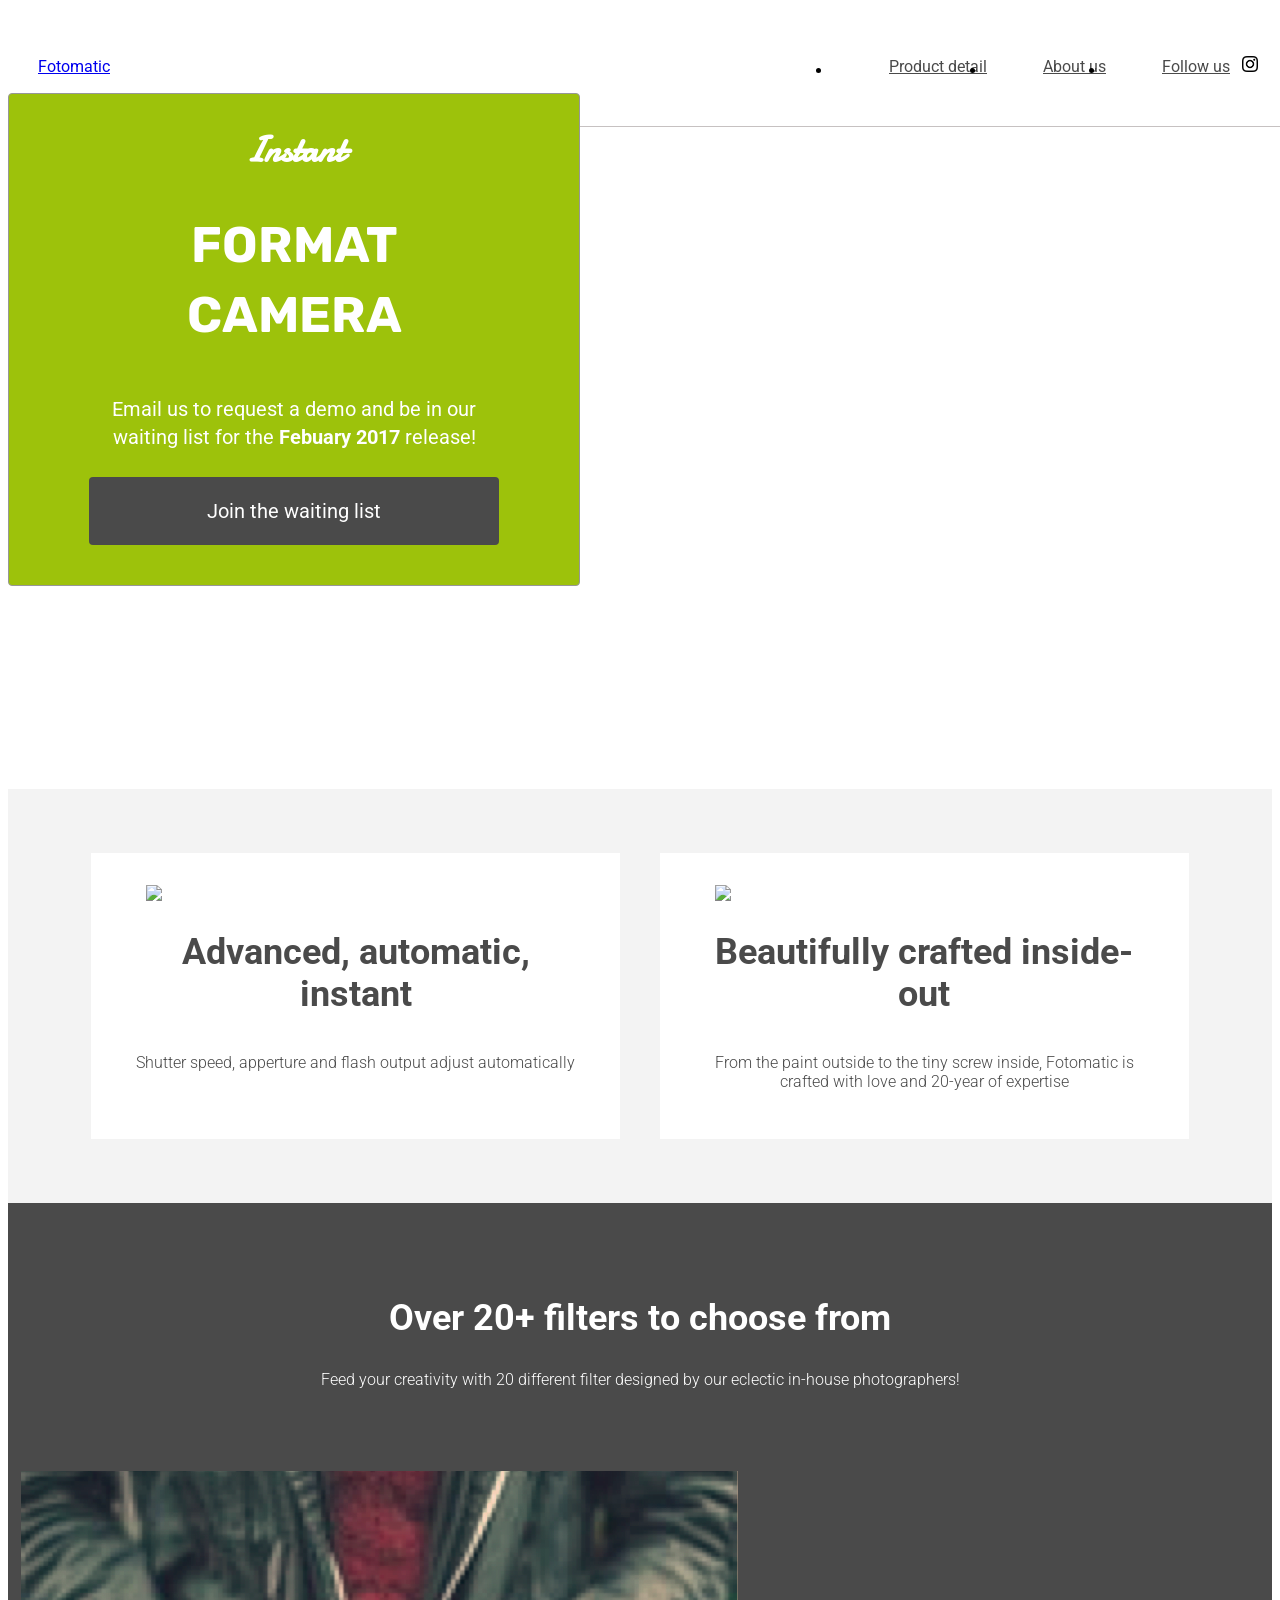
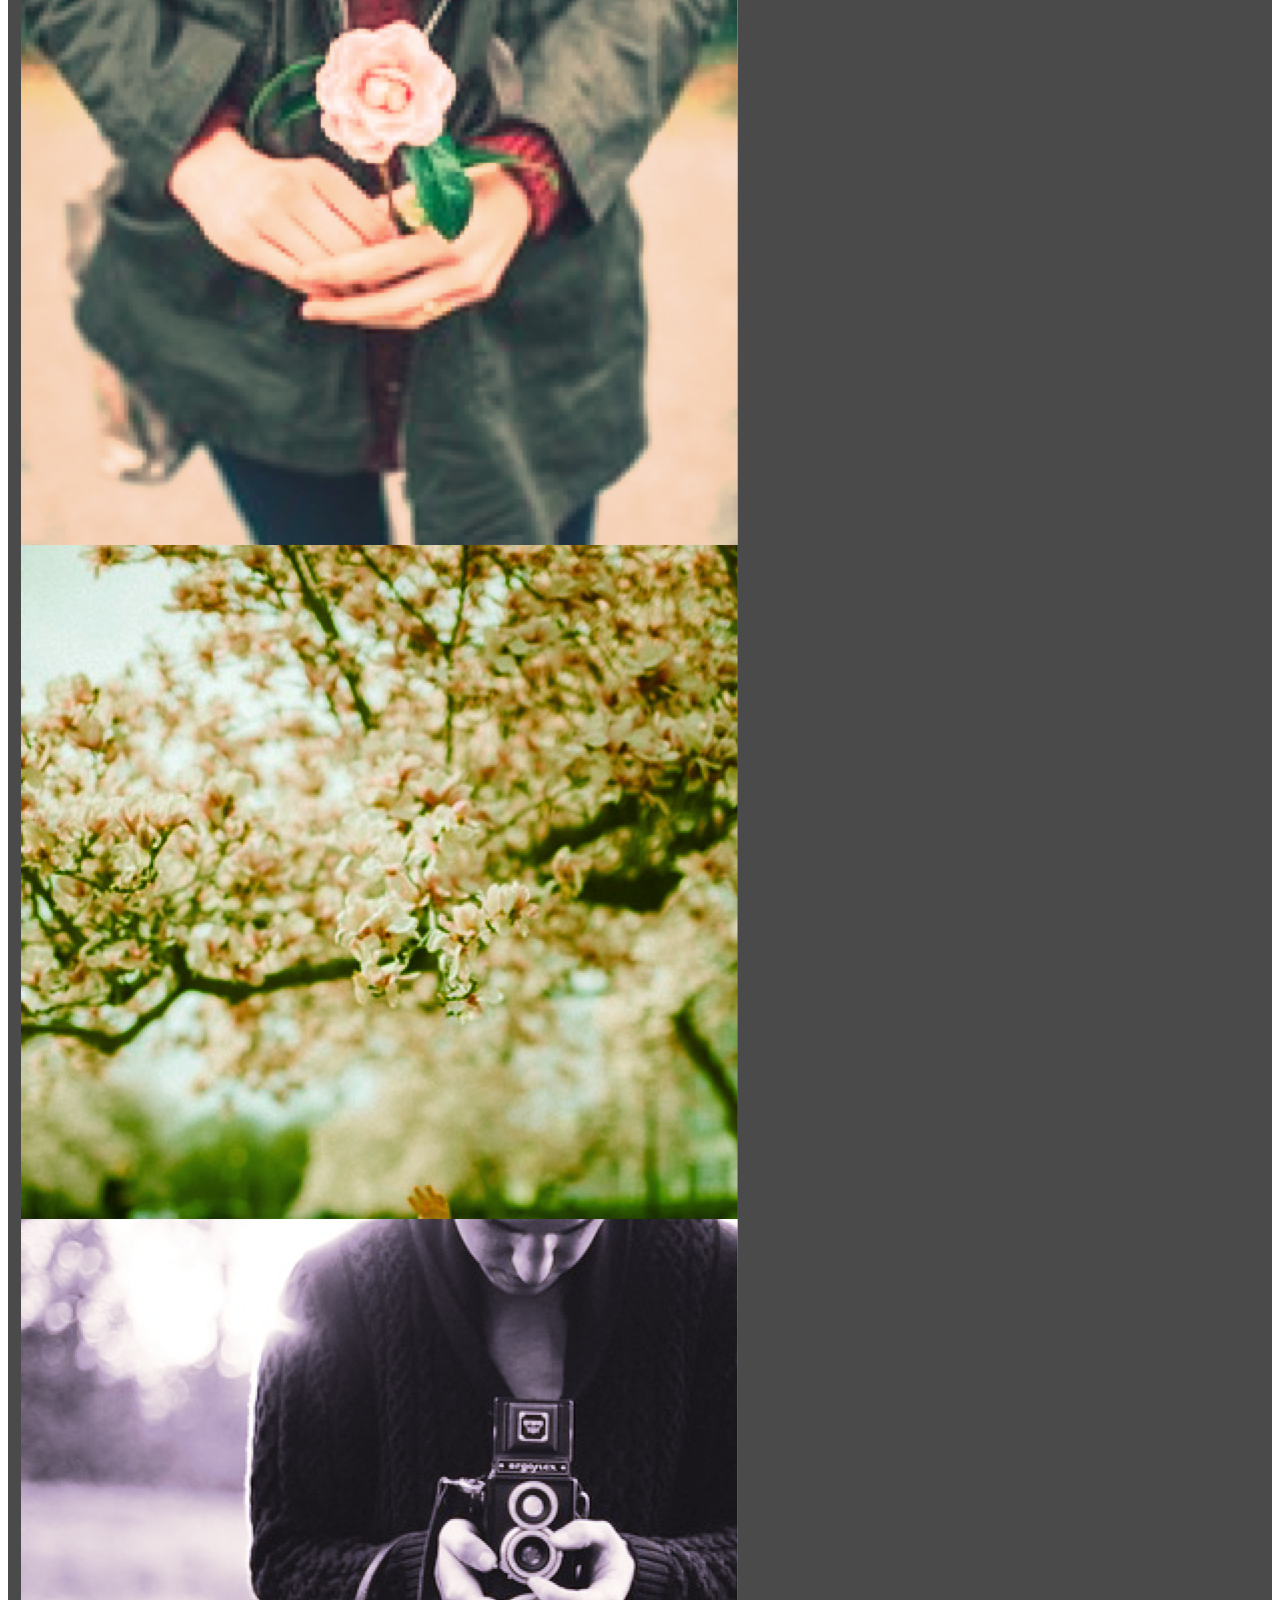
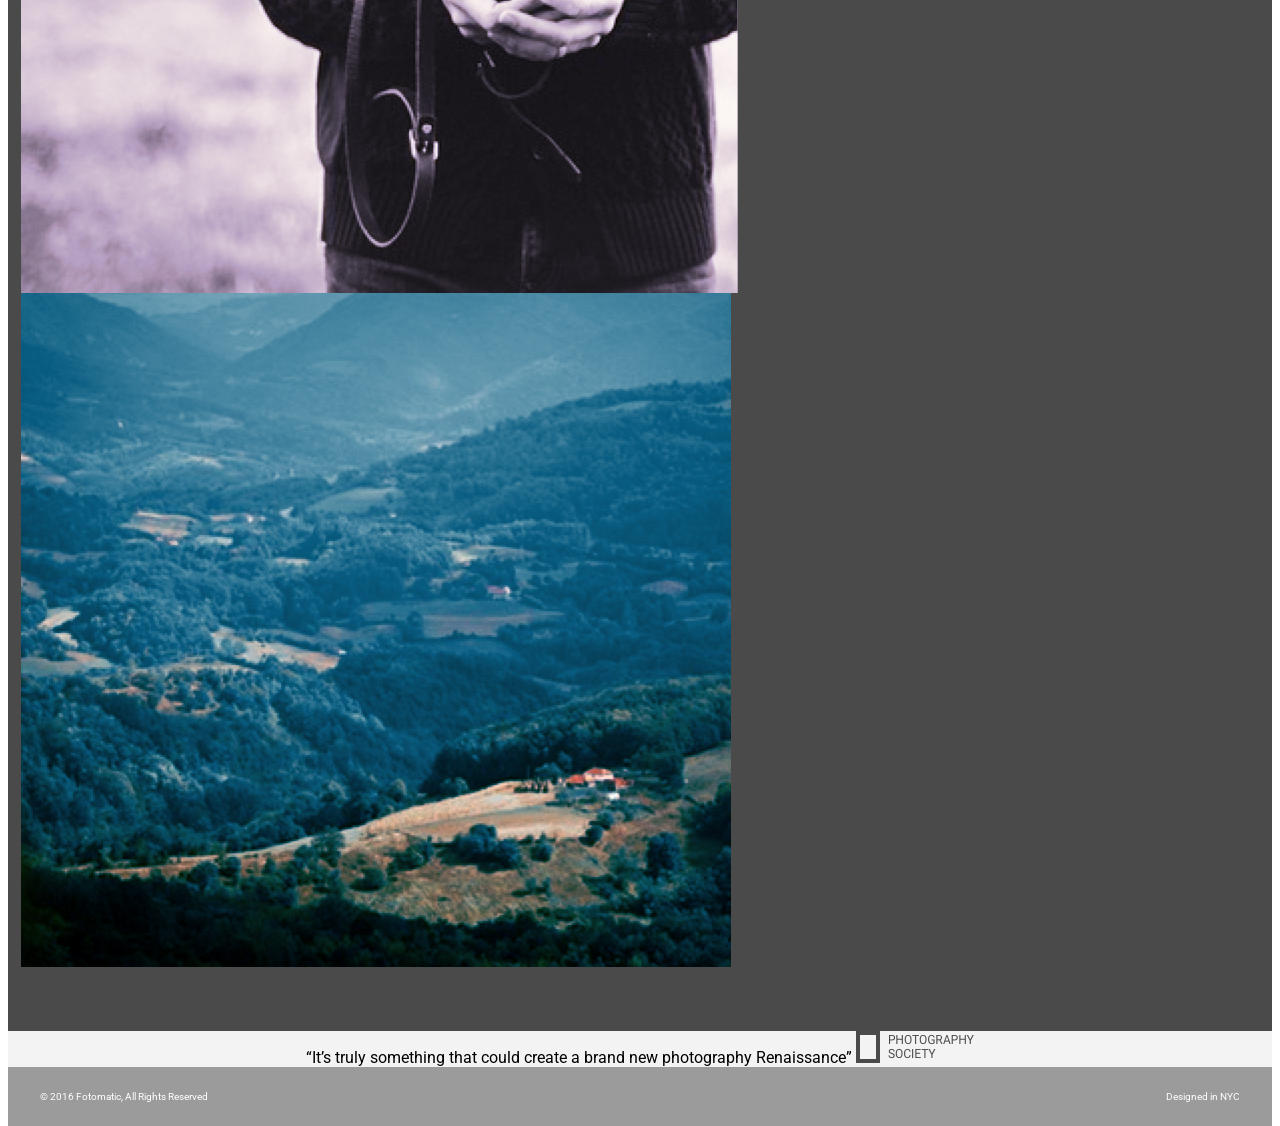
==== Fotomatic/FotomaticFixed.html @ f39994fe "1" ====
<!DOCTYPE html>
<html>
<head>
  <link href="https://fonts.googleapis.com/css?family=Damion" rel="stylesheet">
  <link href="https://fonts.googleapis.com/css?family=Rubik" rel="stylesheet">
  <link href="https://fonts.googleapis.com/css?family=Roboto:300,400,600,700" rel="stylesheet">
  <link href="https://fonts.googleapis.com/css2?family=Roboto&display=swap" rel="stylesheet">
  <link href="https://fonts.googleapis.com/css2?family=Roboto+Mono&display=swap" rel="stylesheet">
 


  <link rel="stylesheet" href="./resources/css/style.css">
  <meta charset="UTF-8">
</head>
<body>

  <style>
    @media (max-width: 500px) {
  body {
    background-color: green;
  }
}
  </style>

  <!-- Header -->
  <header>
    <div class="content">
      <a href="index.html" class="logo">Fotomatic</a>
      <nav class="desktop">
        <ul>
          <li><a href="#">Product detail</a></li>
          <li><a href="#">About us</a></li>
          <li><a href="https://www.instagram.com/">Follow us<img class="icon" src="./resources/images/instagram.png"></a></li>
        </ul>
      </nav>
      <nav class="mobile">
        <ul>
          <li><a href="#"><img src="./resources/images/ic-logo.svg"></a></li>
          <li><a href="#"><img src="./resources/images/ic-product-detail.svg"></a></li>
          <li><a href="#"><img src="./resources/images/ic-about-us.svg"></a></li>
          <li><a href="#" class="button">Join us</a></li>
        </ul>
      </nav>
    </div>
  </header>

  <!-- Main Content -->
  <div class="main-content">

    <!-- Sign Up Section -->
    
    <div class="bg-image">
      <div id="sign-up-section" class="banner">
        <div id="sign-up-cta">
          <div class="content center">
            <div class="header">
              <h2 class="cursive">Instant</h2>
              <h1 class="striking">FORMAT CAMERA</h1>
            </div>
            <div class="email">
              <span>
                Email us to request a demo and be in our waiting list for the <strong>Febuary 2017</strong> release!
              </span>
              <div class="button">Join the waiting list</div>
            </div>
          </div>
        </div>
      </div>
    </div>
 





    <!-- Features Section -->
    <div id="features-section">
      <div class="feature">
        <div class="center">
          <div class="image-container">
            <img src="../F1C1_start/resources/images/feature-1.png" />
          </div>
          <div class="content">
            <h2>Advanced, automatic, instant</h2>
            <h3>Shutter speed, apperture and flash output adjust automatically</h3>
          </div>
        </div>
      </div>
      <div class="feature">
        <div class="center">
          <div class="image-container">
            <img src="../F1C1_start/resources/images/feature-2.png" />
          </div>
          <div class="content">
            <h2>Beautifully crafted inside-out</h2>
            <h3>From the paint outside to the tiny screw inside, Fotomatic is crafted with love and 20-year of expertise</h3>
          </div>
        </div>
      </div>
    </div>

    <!-- Filters Section -->
    <div id="filters-section">
      <div class="content center">
        <h2>Over 20+ filters to choose from</h2>
        <h3>Feed your creativity with 20 different filter designed by our eclectic in-house photographers!</h3>
      </div>
      <div class="images-container">
        <div class="image-container">
          <img src="./resources/images/filter-1.png" />
        </div>
        <div class="image-container">
          <img src="./resources/images/filter-2.png" />
        </div>
        <div class="image-container">
          <img src="./resources/images/filter-3.png" />
        </div>
        <div class="image-container extra">
          <img src="./resources/images/filter-4.png" />
        </div>
      </div>
    </div>

    <!-- Quotes Section -->
    <div id="quotes-section">
      <div class="content center">
        <span class="quote">“It’s truly something that could create a brand new photography Renaissance”</span>
        <img class="quote-citation" src="./resources/images/photography-logo.png" />
      </div>
    </div>

    <!-- Footer -->
    <footer>
      <div class="content">
        <span class="copyright">© 2016  Fotomatic, All Rights Reserved</span>
        <span class="location">Designed in NYC</span>
      </div>
    </footer>

  </div>
</body>
</html>
---- Fotomatic/resources/css/style.css ----
/* Universal Styles */

html {
  font-family: "Roboto", sans-serif;
  font-size: 16px;
}

.main-content {
  position: relative;
  top: 5.3125rem; /* To offset for fixed header. */
}

.center {
  text-align: center;
}

.button {
  border-radius: 4px;
  background-color: #4a4a4a;
  color: white;
}

.image-container {
  overflow: hidden;
}

.image-container img {
  display: block;
}

@media only screen and (max-width: 760px) {
  .main-content {
    top: 2.5625rem;
  }
}

/* Header */

header {
  position: fixed;
  width: 100%;
  border-bottom: solid 1px #c6c1c1;
  background-color: white;
}

header .content {
  display: flex;
  align-items: center;
  padding: 1.875rem;
}

header .logo {
  flex: 1;
}

header nav ul {
  display: flex;
}

nav li {
  padding-left: 3.5rem;
}

nav a {
  vertical-align: bottom;
  line-height: 1.6;
  font-size: 1rem;
  color: #4a4a4a;
}

header .icon {
  width: 1rem;
  padding-left: .75rem;
}

header .mobile {
  display: none;
}

@media only screen and (max-width: 760px) {
  header .desktop {
    display: none;
  }

  header .mobile {
    display: block;
    width: 100%;
  }

  header .content {
    padding: .5rem 0;
  }

  header .mobile ul {
    display: flex;
    justify-content: space-around;
    align-items: center;
    width: 100%;
  }

  header .mobile li {
    padding: 0;
  }

  header .mobile .button {
    padding: .1875rem .5rem;
    background-color: #9dc20b;
    line-height: 1.6;
    color: white;
  }
}

/* Sign Up Section */

#sign-up-section {
  display: flex;
  justify-content: flex-start;
  align-items: flex-start;
  height: 43.5rem;
}

#sign-up-cta {
  padding: 0 5rem 2.5rem 5rem;
  border: solid 1px #979797;
  border-radius: 4px;
  background-color: #9dc20b;
}

#sign-up-cta .content {
  width: 25.625rem;
  margin-top: 2rem;
  font-family: "Roboto", sans-serif;
  font-size: 1.25rem;
  line-height: 1.4;
  color: white;
}

#sign-up-cta h1 {
  font-size: 3.125rem;
}

#sign-up-cta h2 {
  font-size: 2.25rem;
}

#sign-up-cta span strong {
  font-weight: bold;
}

#sign-up-cta .cursive {
  font-family: "Damion", cursive;
}

#sign-up-cta .striking {
  font-family: "Rubik", sans-serif;
  padding-bottom: .75rem;
}

#sign-up-cta .button {
  margin-top: 1.625rem;
  padding: 1.25rem 7.25rem;
}

@media only screen and (max-width: 760px) {
  #sign-up-section {
    align-items: center;
    justify-content: center;
    height: 28rem;
  }

  #sign-up-cta {
    position: static;
    width: auto;
    height: auto;
    background-color: transparent;
    border: none;
  }

  #sign-up-cta .content {
    margin-top: 0;
  }

  #sign-up-cta .email {
    display: none;
  }

  #sign-up-cta h1 {
    font-size: 3.125rem;
  }

  #sign-up-cta h2 {
    font-size: 2.25rem;
  }
}

@media only screen and (max-width: 450px) {
  #sign-up-section {
    height: 20rem;
  }

  #sign-up-cta h1 {
    font-size: 2.25rem;
  }

  #sign-up-cta h2 {
    font-size: 2rem;
  }
}

/* Features Section */

#features-section {
  display: flex;
  justify-content: space-between;
  padding: 4rem 5%;
  background-color: #f3f3f3;
}

.feature {
  flex: 1;
  padding: 2rem;
  margin: 0px 1.25rem;
  background-color: white;
}

.feature .image-container {
  width: 90%;
  height: 65%;
  margin: 0 auto;
}

.feature h2 {
  padding-bottom: .5rem;
  font-size: 2.25rem;
  font-weight: bold;
  color: #4a4a4a;
}

.feature h3 {
  font-size: 1rem;
  line-height: 1.2;
  font-weight: 300;
  color: #4a4a4a;
}

@media only screen and (max-width: 890px) {
  .feature h2 {
    font-size: 1.125rem;
    line-height: 1.3;
    font-weight: normal;
  }

  .feature h3 {
    font-size: .875rem;
    line-height: 1.4;
  }
}

@media only screen and (max-width: 760px) {
  #features-section {
    flex-flow: column;
    padding: 0;
  }

  .feature {
    margin: 0;
    padding: 1.25rem 1rem 0 1rem;
  }
}

/* Filters Section */

#filters-section {
  padding: 4rem 0;
  background-color: #4a4a4a;
}

#filters-section .content {
  padding: 0 .625rem;
  margin-bottom: 5rem;
}

#filters-section .content h2 {
  font-size: 2.25rem;
  font-weight: bold;
  color: white;
}

#filters-section .content h3 {
  font-size: 1rem;
  line-height: 1.4;
  font-weight: 300;
  color: white;
}

#filters-section .images-container {
  max-width: 100%;
  padding: 0 1%;
}

@media only screen and (max-width: 760px) {
  #filters-section {
    padding: 1.5rem 0 0 0;
  }

  #filters-section .content {
    margin-bottom: 1rem;
  }

  #filters-section .content h2 {
    padding-bottom: .625rem;
    font-size: 1.125rem;
    line-height: 1.3;
    font-weight: normal;
  }

  #filters-section .content h3 {
    font-size: .875rem;
    line-height: 1.4;
  }

  #filters-section .images-container {
    padding: 0;
  }

  #filters-section .extra {
    display: none;
  }
}

/* Quotes Section */

#quotes-section {
  background-color: #f3f3f3;
}

#quotes-section content {
  padding: 5rem 0;
}

#quotes-section quote {
  padding-right: 1.875rem;
  font-family: "Palatino", serif;
  font-size: 1.875rem;
  line-height: 1.1;
  font-style: italic;
  color: #4a4a4a;
}

#quotes-section quote-citation {
  height: 1.875rem;
}

@media only screen and (max-width: 760px) {
  #quotes-section content {
    padding: 1.875rem .625rem;
  }

  #quotes-section quote {
    font-size: 1.5rem;
    line-height: 1.4;
  }

  #quotes-section quote-citation {
    display: block;
    padding-top: 1rem;
    margin: auto;
  }
}

/* Footer */

footer {
  background-color: #9b9b9b;
  padding: 1.5rem 2rem;
}

footer .content {
  color: white;
  display: flex;
  font-size: .75rem;
}

footer .copyright {
  flex-grow: 1;
}

@media only screen and (min-width: 760px) {
  footer .content {
    font-size: .625rem;
  }
}
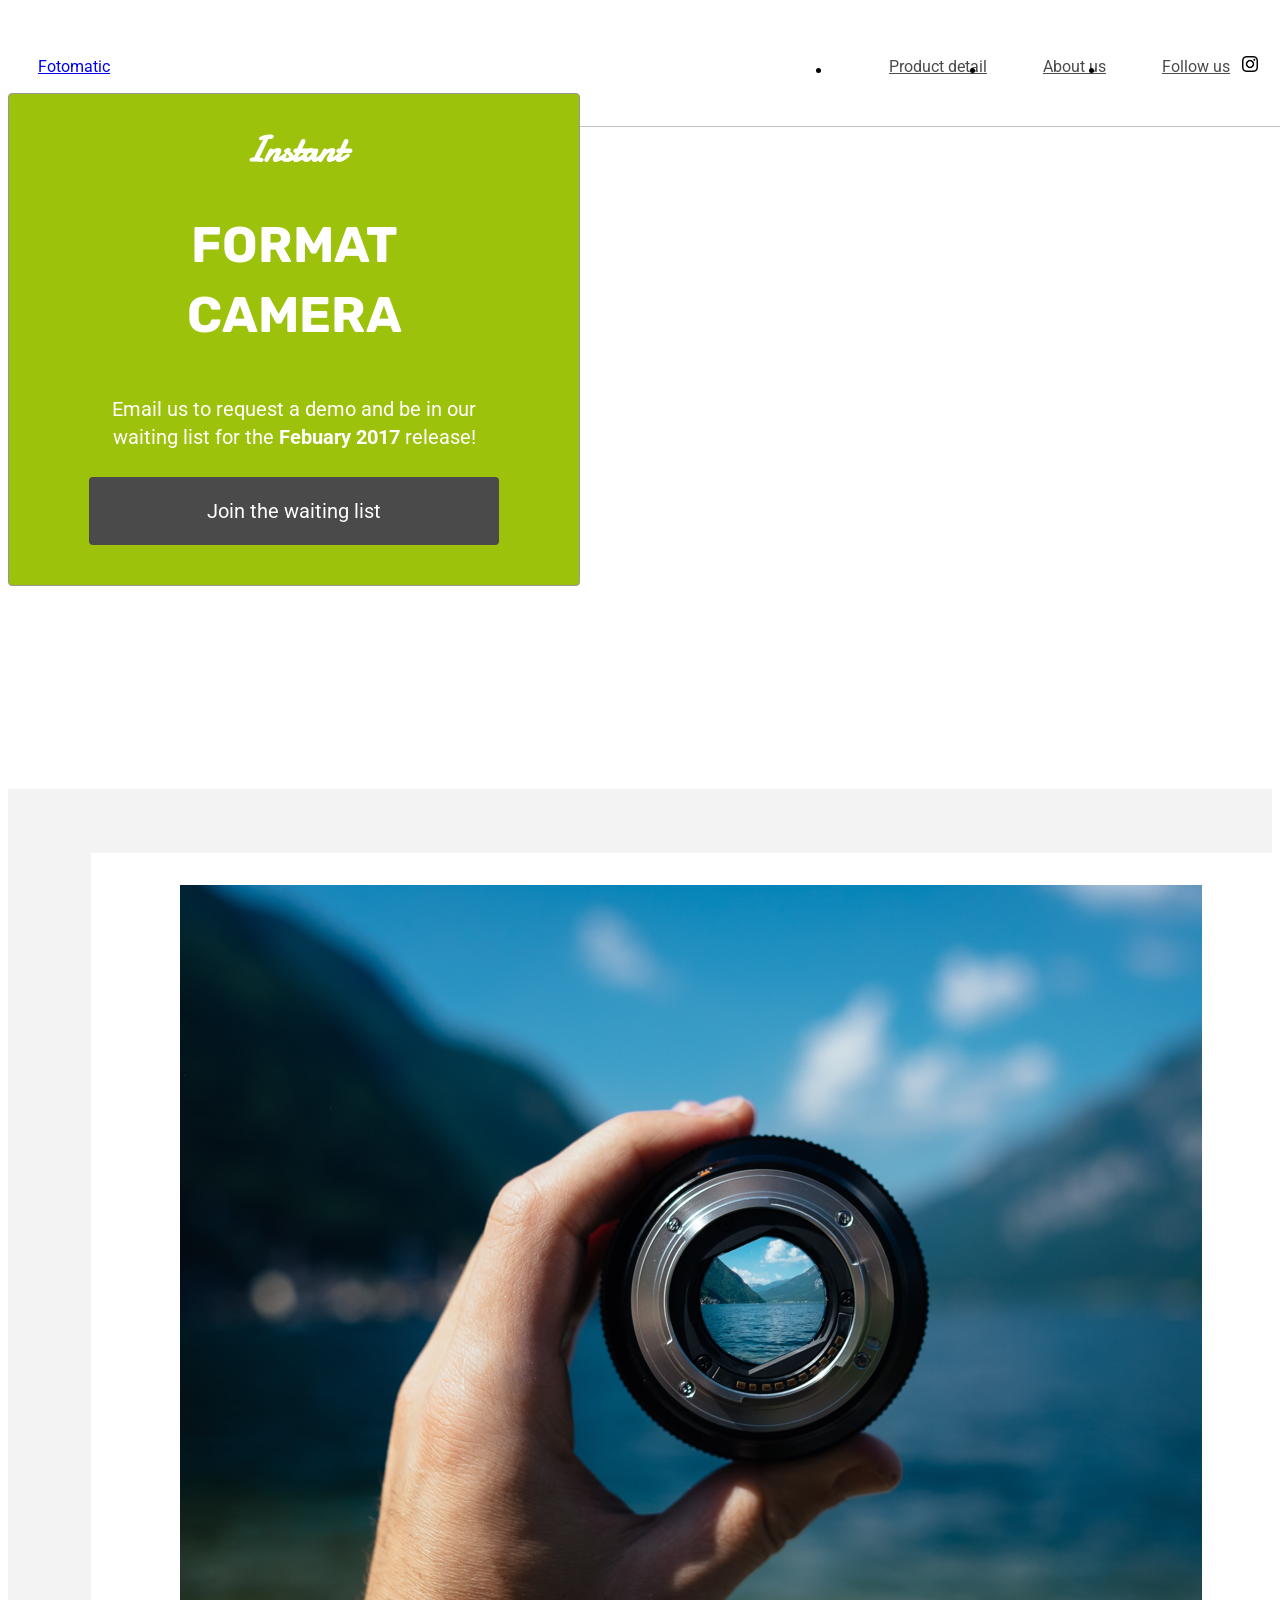
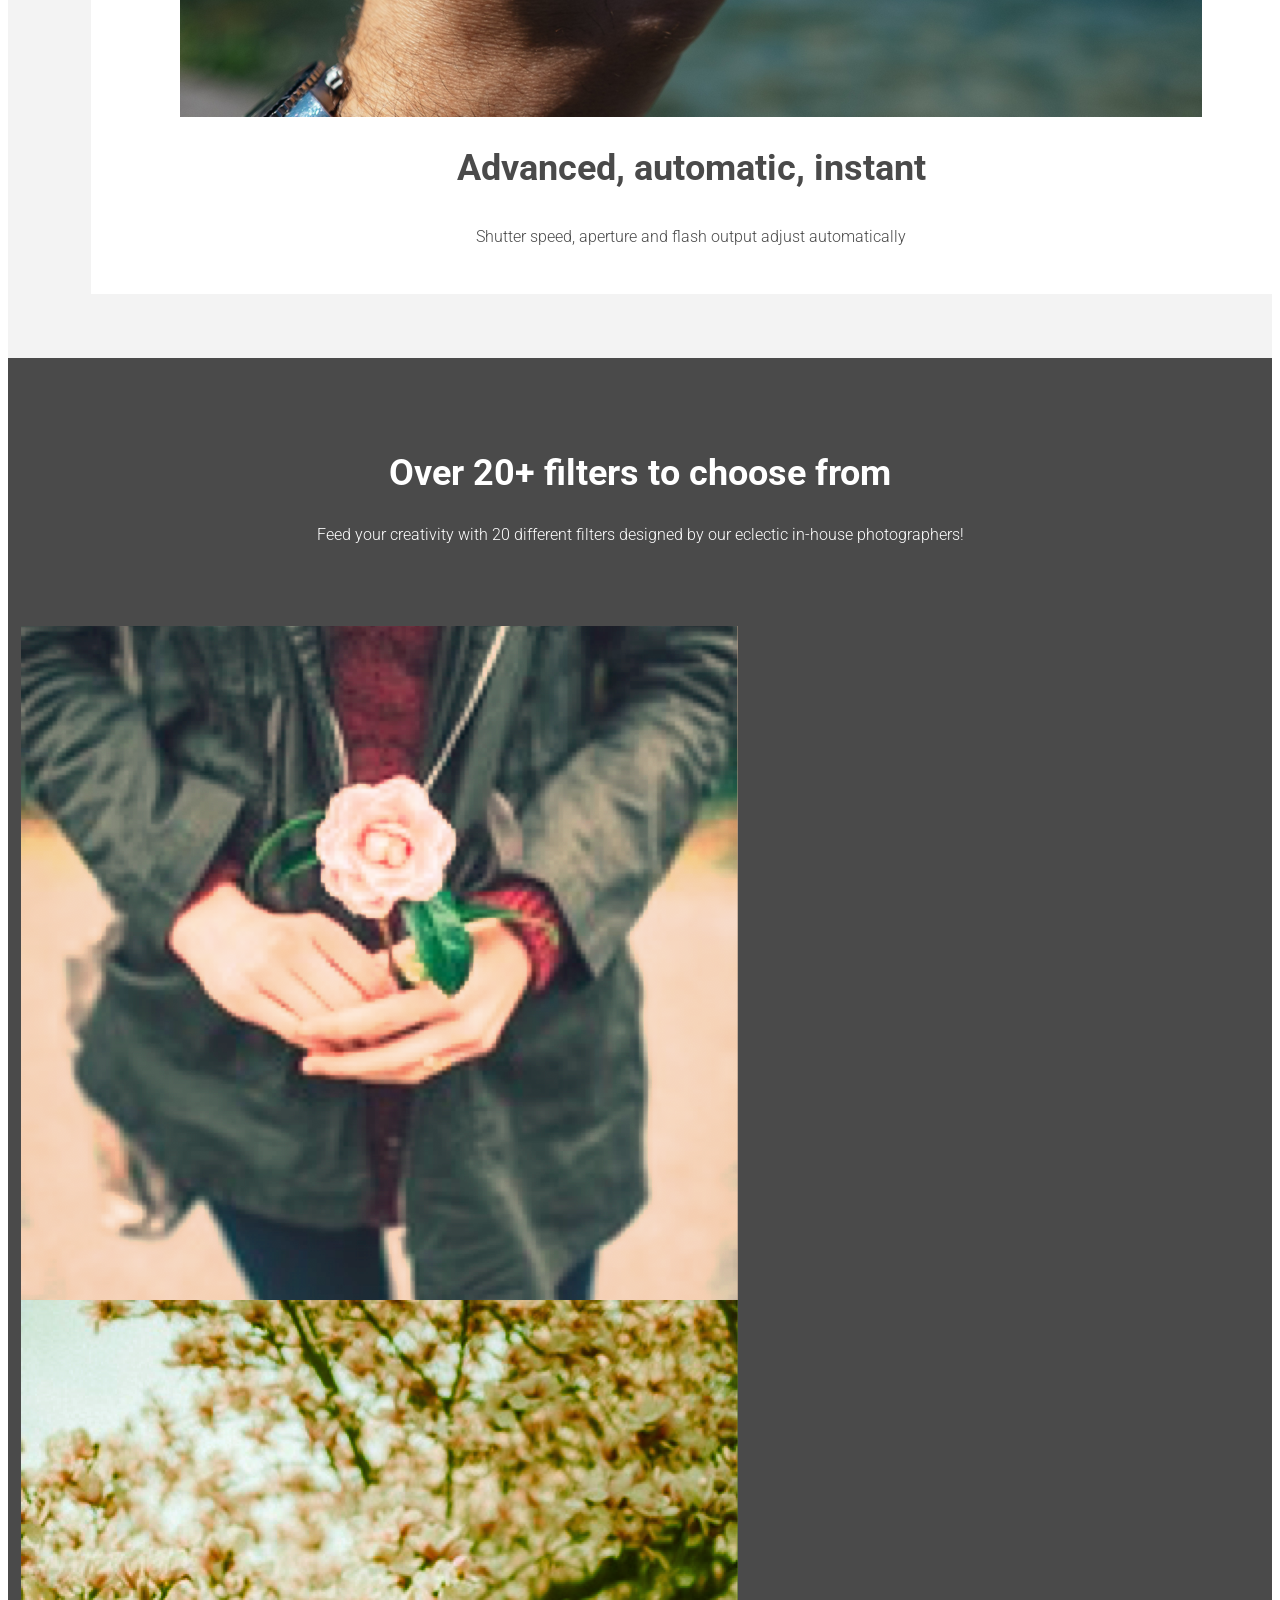
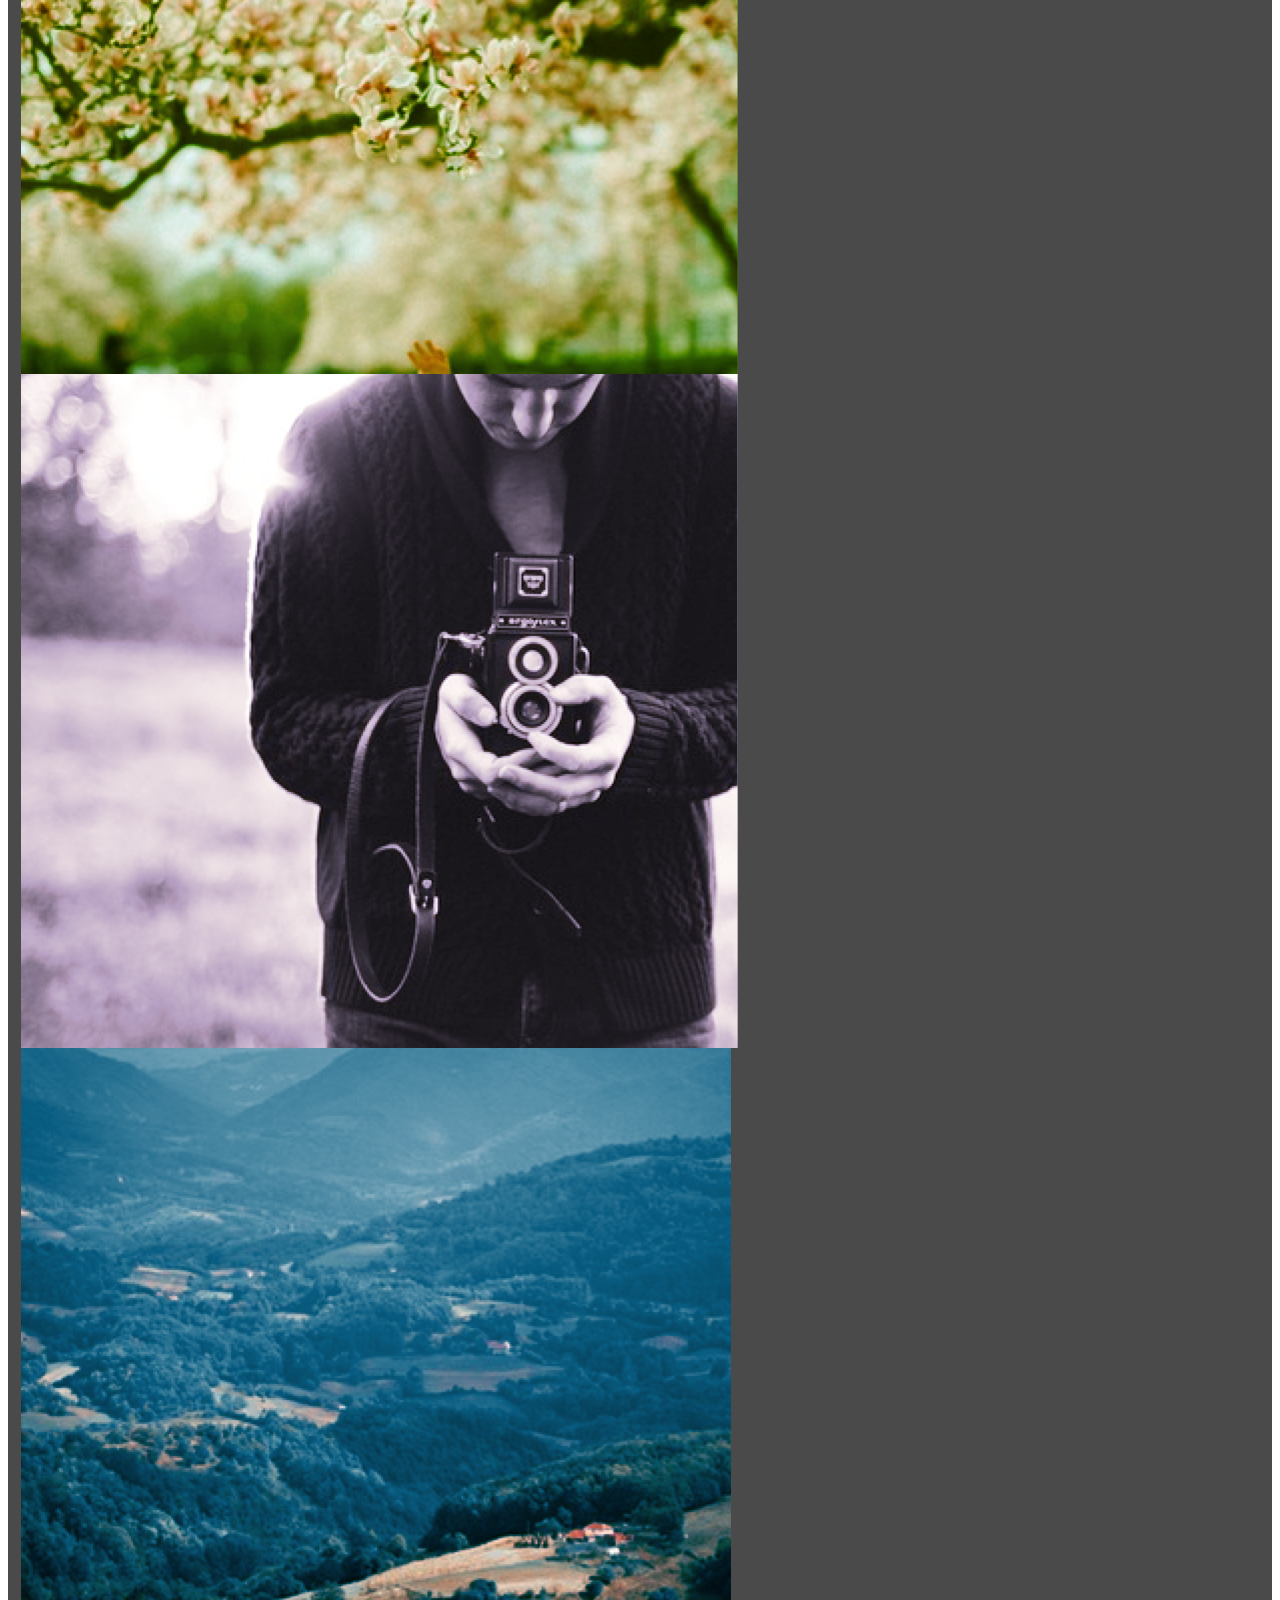
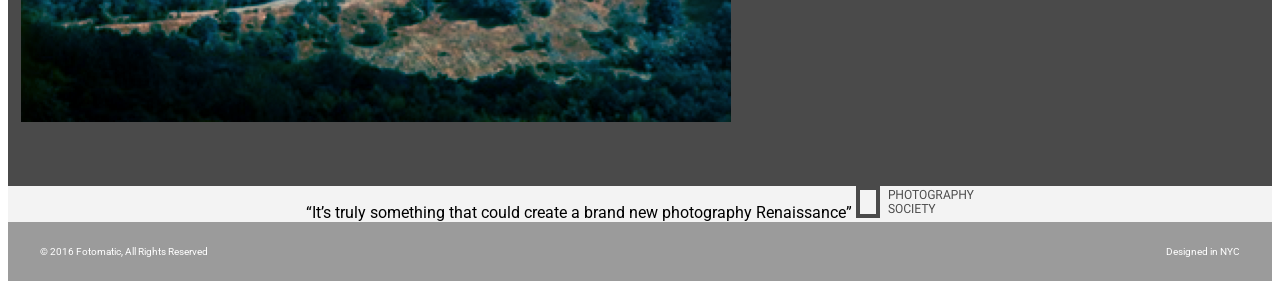
==== commit 568a7ee3: "Update FotomaticFixed.html" ====
--- a/Fotomatic/FotomaticFixed.html
+++ b/Fotomatic/FotomaticFixed.html
@@ -6,9 +6,7 @@
   <link href="https://fonts.googleapis.com/css?family=Roboto:300,400,600,700" rel="stylesheet">
   <link href="https://fonts.googleapis.com/css2?family=Roboto&display=swap" rel="stylesheet">
   <link href="https://fonts.googleapis.com/css2?family=Roboto+Mono&display=swap" rel="stylesheet">
- 
-
-
+  
   <link rel="stylesheet" href="./resources/css/style.css">
   <meta charset="UTF-8">
 </head>
@@ -45,6 +43,7 @@
   </header>
 
   <!-- Main Content -->
+  
   <div class="main-content">
 
     <!-- Sign Up Section -->
@@ -68,28 +67,24 @@
       </div>
     </div>
  
-
-
-
-
-
     <!-- Features Section -->
+    
     <div id="features-section">
       <div class="feature">
         <div class="center">
           <div class="image-container">
-            <img src="../F1C1_start/resources/images/feature-1.png" />
+            <img src="./resources/images/feature-1.png" />
           </div>
           <div class="content">
             <h2>Advanced, automatic, instant</h2>
-            <h3>Shutter speed, apperture and flash output adjust automatically</h3>
+            <h3>Shutter speed, aperture and flash output adjust automatically</h3>
           </div>
         </div>
       </div>
       <div class="feature">
         <div class="center">
           <div class="image-container">
-            <img src="../F1C1_start/resources/images/feature-2.png" />
+            <img src="./resources/images/feature-2.png" />
           </div>
           <div class="content">
             <h2>Beautifully crafted inside-out</h2>
@@ -103,7 +98,7 @@
     <div id="filters-section">
       <div class="content center">
         <h2>Over 20+ filters to choose from</h2>
-        <h3>Feed your creativity with 20 different filter designed by our eclectic in-house photographers!</h3>
+        <h3>Feed your creativity with 20 different filters designed by our eclectic in-house photographers!</h3>
       </div>
       <div class="images-container">
         <div class="image-container">
@@ -122,6 +117,7 @@
     </div>
 
     <!-- Quotes Section -->
+    
     <div id="quotes-section">
       <div class="content center">
         <span class="quote">“It’s truly something that could create a brand new photography Renaissance”</span>
@@ -130,6 +126,7 @@
     </div>
 
     <!-- Footer -->
+    
     <footer>
       <div class="content">
         <span class="copyright">© 2016  Fotomatic, All Rights Reserved</span>
